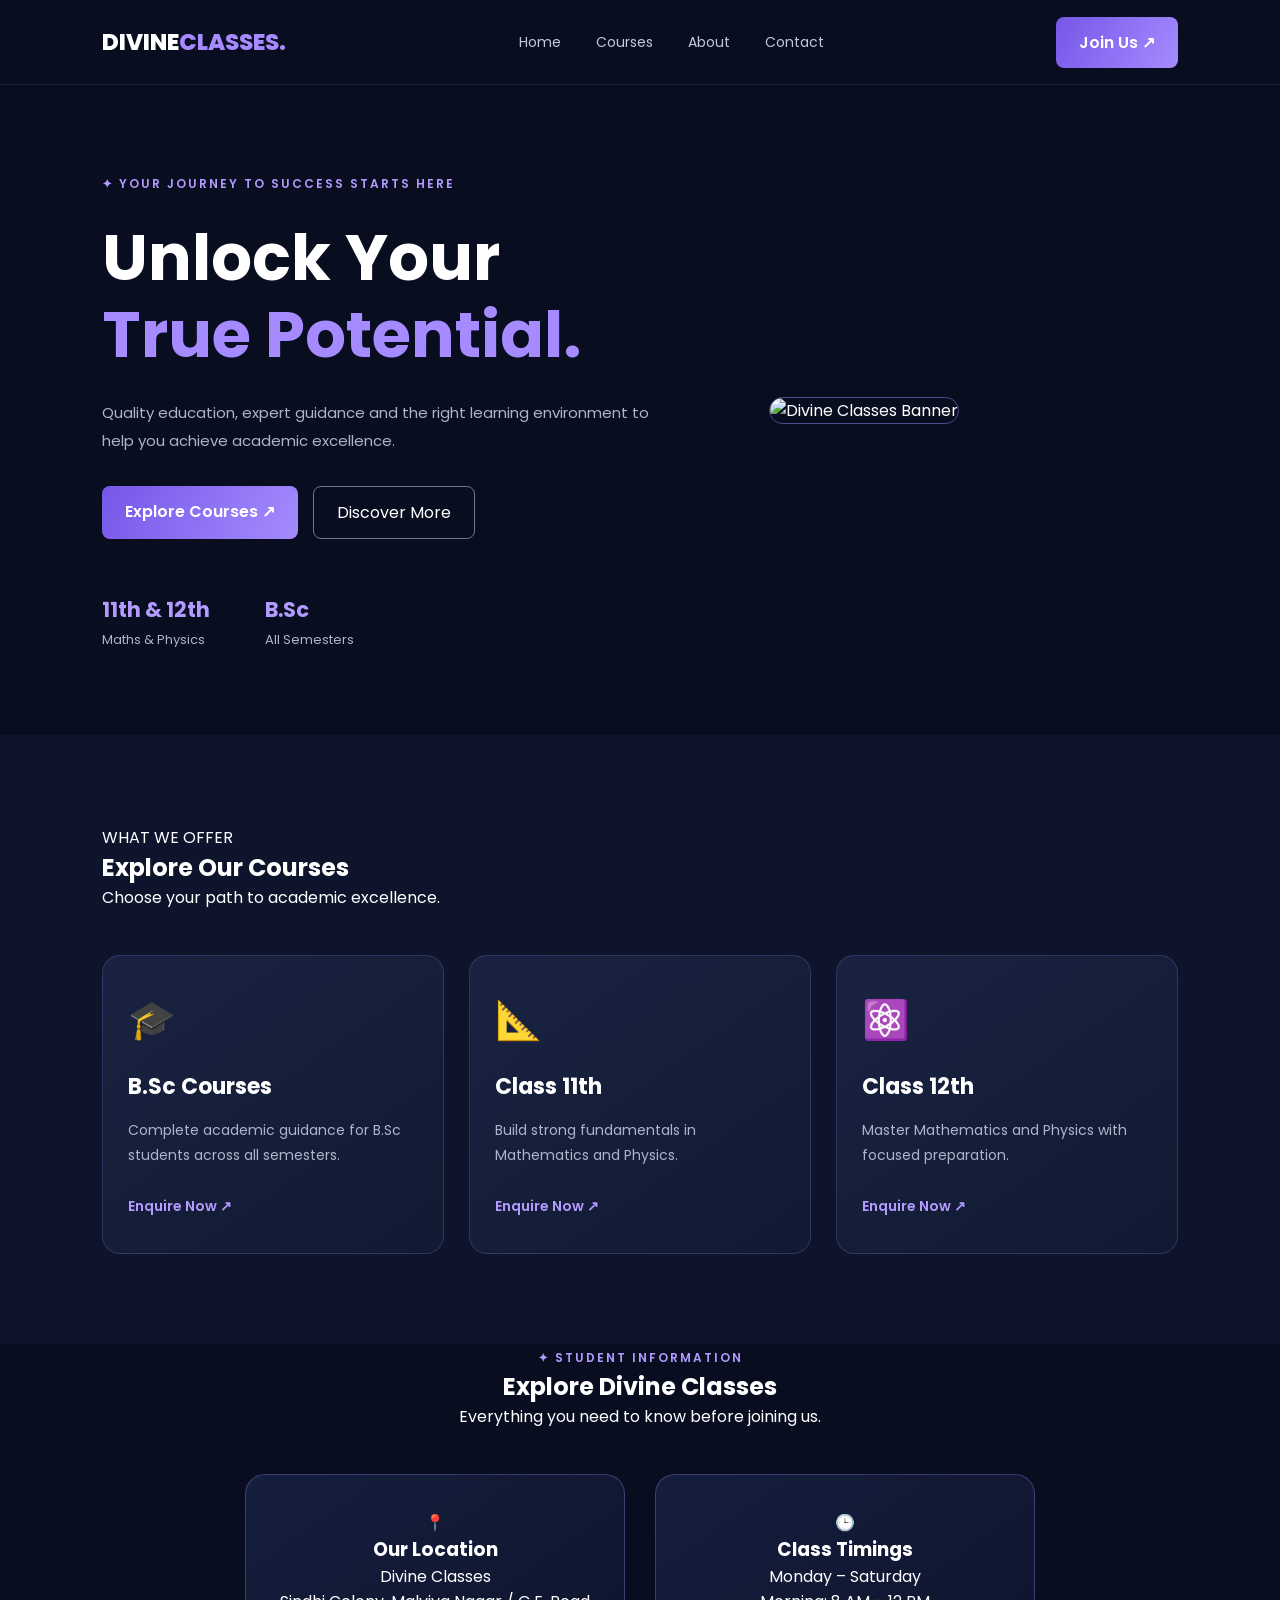
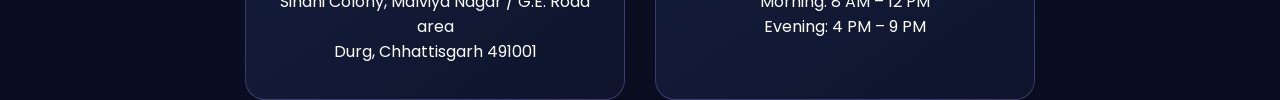
==== index.html @ d00c2f4d "Add files via upload" ====
<!DOCTYPE html>
<html lang="en">
<head>
    <meta charset="UTF-8">
    <meta name="viewport" content="width=device-width, initial-scale=1.0">
    <title>Divine Classes | Learn. Grow. Succeed.</title>
    <link rel="stylesheet" href="style.css">
    <link rel="preconnect" href="https://fonts.googleapis.com">
    <link href="https://fonts.googleapis.com/css2?family=Poppins:wght@400;500;600;700;800&display=swap" rel="stylesheet">
</head>
<body>

    <header>
        <nav class="navbar">
            <a href="#" class="logo">DIVINE<span>CLASSES.</span></a>

            <div class="nav-links">
                <a href="#home">Home</a>
                <a href="#courses">Courses</a>
                <a href="#about">About</a>
                <a href="#contact">Contact</a>
            </div>

            <a href="#contact" class="nav-btn">Join Us ↗</a>
        </nav>
    </header>

    <section class="hero" id="home">
        <div class="hero-content">
            <span class="tag">✦ YOUR JOURNEY TO SUCCESS STARTS HERE</span>

            <h1>
                Unlock Your
                <span>True Potential.</span>
            </h1>

            <p>
                Quality education, expert guidance and the right learning
                environment to help you achieve academic excellence.
            </p>

            <div class="hero-buttons">
                <a href="#courses" class="primary-btn">Explore Courses ↗</a>
                <a href="#about" class="secondary-btn">Discover More</a>
            </div>

            <div class="hero-info">
                <div>
                    <h3>11th & 12th</h3>
                    <p>Maths & Physics</p>
                </div>
                <div>
                    <h3>B.Sc</h3>
                    <p>All Semesters</p>
                </div>
            </div>
        </div>

        <div class="hero-image banner-image">
    <img src="images/banner.png" alt="Divine Classes Banner">
</div>
    </section>

<section class="courses" id="courses">

    <div class="section-heading">
        <span>WHAT WE OFFER</span>
        <h2>Explore Our <span>Courses</span></h2>
        <p>Choose your path to academic excellence.</p>
    </div>

    <div class="course-container">

        <div class="course-card">
            <div class="course-icon">🎓</div>
            <h3>B.Sc Courses</h3>
            <p>Complete academic guidance for B.Sc students across all semesters.</p>
           <a href="enquiry.html">Enquire Now ↗</a>
        </div>

        <div class="course-card">
            <div class="course-icon">📐</div>
            <h3>Class 11th</h3>
            <p>Build strong fundamentals in Mathematics and Physics.</p>
            <a href="enquiry.html">Enquire Now ↗</a>
        </div>

        <div class="course-card">
            <div class="course-icon">⚛️</div>
            <h3>Class 12th</h3>
            <p>Master Mathematics and Physics with focused preparation.</p>
            <a href="enquiry.html">Enquire Now ↗</a>
        </div>

    </div>
</section>


<section class="info-section" id="details">

    <div class="section-heading">
        <span class="tag">✦ STUDENT INFORMATION</span>
        <h2>Explore Divine Classes</h2>
        <p>Everything you need to know before joining us.</p>
    </div>

    <div class="info-container">

        <div class="info-card">
            <div class="info-icon">📍</div>
            <h3>Our Location</h3>
            <p>Divine Classes</p>
            <p> Sindhi Colony, Malviya Nagar / G.E. Road area </p>
            <p>Durg, Chhattisgarh 491001</p>
        </div>

        <div class="info-card">
            <div class="info-icon">🕒</div>
            <h3>Class Timings</h3>
            <p>Monday – Saturday</p>
            <p>Morning: 8 AM – 12 PM</p>
            <p>Evening: 4 PM – 9 PM</p>
        </div>

    </div>
</section>


    <script src="script.js"></script>
</body>
</html>
---- style.css ----
* {
    margin: 0;
    padding: 0;
    box-sizing: border-box;
    font-family: 'Poppins', sans-serif;
}

html {
    scroll-behavior: smooth;
}

body {
    background: #080d20;
    color: white;
}

.navbar {
    height: 85px;
    padding: 0 8%;
    display: flex;
    align-items: center;
    justify-content: space-between;
    border-bottom: 1px solid rgba(255,255,255,0.08);
}

.logo {
    color: white;
    font-size: 23px;
    font-weight: 800;
    text-decoration: none;
}

.logo span {
    color: #a58bff;
}

.nav-links {
    display: flex;
    gap: 35px;
}

.nav-links a {
    text-decoration: none;
    color: #c4c8d8;
    font-size: 14px;
    transition: 0.3s;
}

.nav-links a:hover {
    color: #a58bff;
}

.nav-btn, .primary-btn {
    background: linear-gradient(120deg, #7656e8, #a58bff);
    color: white;
    padding: 13px 23px;
    border-radius: 8px;
    text-decoration: none;
    font-weight: 600;
}

.hero {
    min-height: 650px;
    padding: 75px 8%;
    display: flex;
    align-items: center;
    justify-content: space-between;
    gap: 50px;
    overflow: hidden;
}

.hero-content {
    max-width: 570px;
}

.tag {
    color: #b29aff;
    font-size: 12px;
    letter-spacing: 2px;
    font-weight: 600;
}

.hero h1 {
    font-size: clamp(42px, 5vw, 65px);
    line-height: 1.2;
    margin: 25px 0;
}

.hero h1 span {
    display: block;
    color: #a58bff;
}

.hero-content > p {
    color: #aeb5ca;
    line-height: 1.9;
    font-size: 15px;
    margin-bottom: 30px;
}

.hero-buttons {
    display: flex;
    gap: 15px;
    flex-wrap: wrap;
}

.secondary-btn {
    border: 1px solid #77728f;
    color: white;
    padding: 13px 23px;
    border-radius: 8px;
    text-decoration: none;
}

.hero-info {
    display: flex;
    gap: 55px;
    margin-top: 55px;
}

.hero-info h3 {
    color: #b29aff;
    font-size: 21px;
}

.hero-info p {
    color: #aeb5ca;
    font-size: 13px;
    margin-top: 5px;
}

.hero-image {
    width: 45%;
    max-width: 520px;
    position: relative;
}

.hero-image img {
    width: 100%;
    height: 420px;
    object-fit: cover;
    border-radius: 25px;
    position: relative;
    z-index: 1;
    border: 1px solid #57478b;
}

.image-glow {
    position: absolute;
    width: 350px;
    height: 350px;
    background: #7045e8;
    filter: blur(120px);
    opacity: 0.35;
}

.floating-card {
    position: absolute;
    z-index: 2;
    bottom: 25px;
    left: -45px;
    display: flex;
    align-items: center;
    gap: 15px;
    background: #171d35;
    padding: 17px;
    border: 1px solid #50447d;
    border-radius: 12px;
}

.floating-card span {
    font-size: 28px;
    color: #b29aff;
}

.floating-card h4 {
    font-size: 13px;
}

.floating-card p {
    color: #aeb5ca;
    font-size: 11px;
    margin-top: 4px;
}

@media(max-width: 850px) {
    .navbar {
        padding: 0 5%;
    }

    .nav-links {
        gap: 12px;
    }

    .nav-links a {
        font-size: 12px;
    }

    .nav-btn {
        display: none;
    }

    .hero {
        flex-direction: column;
        padding: 60px 6%;
    }

    .hero-content {
        max-width: 100%;
    }

    .hero-image {
        width: 100%;
        max-width: 550px;
    }

    .hero-image img {
        height: 320px;
    }

    .floating-card {
        left: 10px;
    }
}

@media(max-width: 480px) {
    .navbar {
        height: auto;
        min-height: 75px;
        flex-wrap: wrap;
        gap: 12px;
        padding: 15px 5%;
    }

    .logo {
        font-size: 19px;
    }

    .nav-links {
        width: 100%;
        justify-content: space-between;
        gap: 5px;
    }

    .nav-links a {
        font-size: 11px;
    }

    .hero h1 {
        font-size: 42px;
    }
}
.banner-image {
    width: 38%;
    max-width: 450px;
}

.banner-image img {
    width: 100%;
    height: auto;
    object-fit: contain;
    border-radius: 15px;
}

.reveal {
    opacity: 0;
    transform: translateY(35px);
    transition: all 0.8s ease;
}

.reveal.show {
    opacity: 1;
    transform: translateY(0);
}

/* Courses Section */

.courses {
    padding: 90px 8%;
    background: #0d142b;
}

.course-container {
    display: grid;
    grid-template-columns: repeat(3, 1fr);
    gap: 25px;
    margin-top: 45px;
}

.course-card {
    background: linear-gradient(145deg, #192341, #111a32);
    border: 1px solid rgba(165, 139, 255, 0.2);
    border-radius: 18px;
    padding: 35px 25px;
    transition: 0.4s ease;
}

.course-card:hover {
    transform: translateY(-10px);
    border-color: #a58bff;
    box-shadow: 0 15px 35px rgba(118, 86, 232, 0.2);
}

.course-icon {
    font-size: 38px;
    margin-bottom: 22px;
}

.course-card h3 {
    font-size: 22px;
    margin-bottom: 15px;
}

.course-card p {
    color: #aeb5ca;
    font-size: 14px;
    line-height: 1.8;
    margin-bottom: 25px;
}

.course-card a {
    color: #b29aff;
    text-decoration: none;
    font-weight: 600;
    font-size: 14px;
}

.course-card a:hover {
    color: white;
}

@media(max-width: 850px) {
    .course-container {
        grid-template-columns: repeat(2, 1fr);
    }
}

@media(max-width: 550px) {
    .course-container {
        grid-template-columns: 1fr;
    }

    .courses {
        padding: 65px 6%;
    }

    .section-heading h2 {
        font-size: 27px;
    }
}

/* Enquiry Section */

.enquiry {
    padding: 100px 8%;
    display: grid;
    grid-template-columns: 1fr 1fr;
    gap: 70px;
    align-items: center;
    background: #0d142b;
}

.enquiry-info h2 {
    font-size: 42px;
    line-height: 1.3;
    margin: 25px 0;
}

.enquiry-info h2 span {
    color: #a58bff;
}

.enquiry-info > p {
    color: #aeb5ca;
    line-height: 1.9;
    margin-bottom: 35px;
}

.enquiry-detail {
    display: flex;
    gap: 18px;
    align-items: center;
    margin: 25px 0;
}

.enquiry-detail span {
    font-size: 30px;
}

.enquiry-detail h4 {
    font-size: 16px;
}

.enquiry-detail p {
    color: #aeb5ca;
    font-size: 13px;
    margin-top: 5px;
}

.enquiry-form {
    background: #192341;
    padding: 35px;
    border: 1px solid #57478b;
    border-radius: 18px;
}

.enquiry-form h3 {
    font-size: 25px;
}

.enquiry-form > p {
    color: #aeb5ca;
    font-size: 13px;
    margin: 8px 0 25px;
}

.enquiry-form label {
    display: block;
    margin: 15px 0 8px;
    font-size: 13px;
    color: #d5d8e5;
}

.enquiry-form input,
.enquiry-form select,
.enquiry-form textarea {
    width: 100%;
    padding: 13px;
    background: #0d142b;
    border: 1px solid #414b68;
    border-radius: 8px;
    color: white;
    outline: none;
    font-size: 13px;
}

.enquiry-form input:focus,
.enquiry-form select:focus,
.enquiry-form textarea:focus {
    border-color: #a58bff;
}

.enquiry-form select option {
    background: #192341;
}

.enquiry-form textarea {
    height: 90px;
    resize: vertical;
}

.enquiry-form button {
    width: 100%;
    border: none;
    cursor: pointer;
    margin-top: 22px;
    font-size: 14px;
}

@media(max-width: 800px) {
    .enquiry {
        grid-template-columns: 1fr;
        gap: 35px;
        padding: 70px 6%;
    }

    .enquiry-info h2 {
        font-size: 32px;
    }

    .enquiry-form {
        padding: 25px 20px;
    }
}

/* Separate Enquiry Page */

.enquiry-page {
    padding: 65px 20px 90px;
    background: #080d20;
    min-height: 100vh;
}

.enquiry-header {
    text-align: center;
    margin-bottom: 40px;
}

.enquiry-header h1 {
    font-size: 42px;
    margin: 20px 0;
}

.enquiry-header h1 span {
    color: #a58bff;
}

.enquiry-header p {
    color: #aeb5ca;
}

.enquiry-page .enquiry-form {
    max-width: 650px;
    margin: auto;
}

.enquiry-page .enquiry-form h2 {
    margin-bottom: 8px;
}

.enquiry-page .enquiry-form form {
    margin-top: 20px;
}

.enquiry-page .enquiry-form input,
.enquiry-page .enquiry-form select,
.enquiry-page .enquiry-form textarea {
    margin-bottom: 10px;
}

.enquiry-page .enquiry-form textarea {
    min-height: 85px;
}

.enquiry-page .enquiry-form button {
    margin-top: 20px;
}

@media(max-width: 600px) {
    .enquiry-header h1 {
        font-size: 30px;
    }

    .enquiry-page {
        padding: 45px 15px;
    }
}


.info-container {
    display: flex;
    justify-content: center;
    align-items: stretch;
    gap: 30px;
    margin: 45px auto 0;
    max-width: 850px;
}

.info-card {
    flex: 1;
    max-width: 380px;
    background: linear-gradient(145deg, #151e3d, #0d142c);
    border: 1px solid rgba(165, 139, 255, 0.3);
    padding: 35px 25px;
    border-radius: 20px;
    text-align: center;
    transition: 0.4s ease;
}

@media(max-width: 768px) {
    .info-container {
        flex-direction: column;
        align-items: center;
    }

    .info-card {
        width: 100%;
        max-width: 380px;
    }
}

.info-section .section-heading {
    text-align: center;
    width: 100%;
    margin: 0 auto 35px;
}

.info-section .section-heading .tag {
    display: inline-block;
    text-align: center;
}
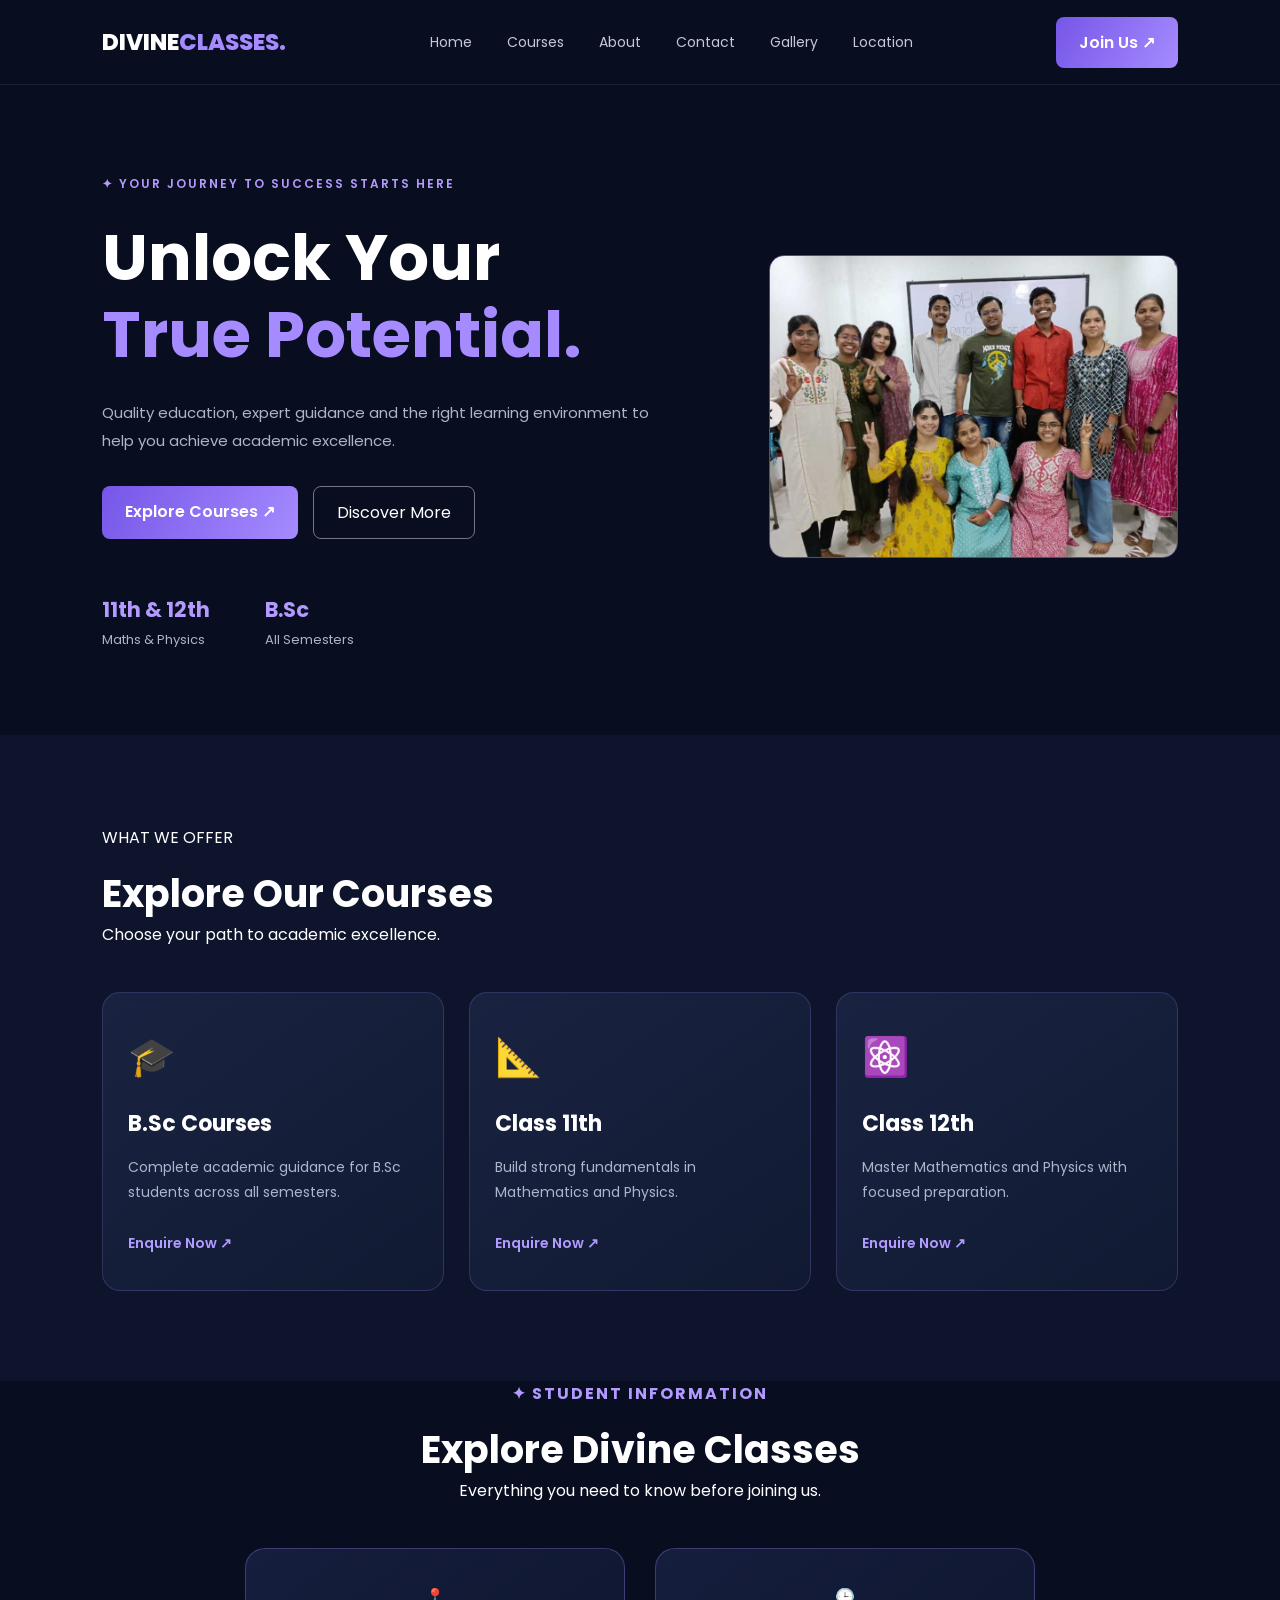
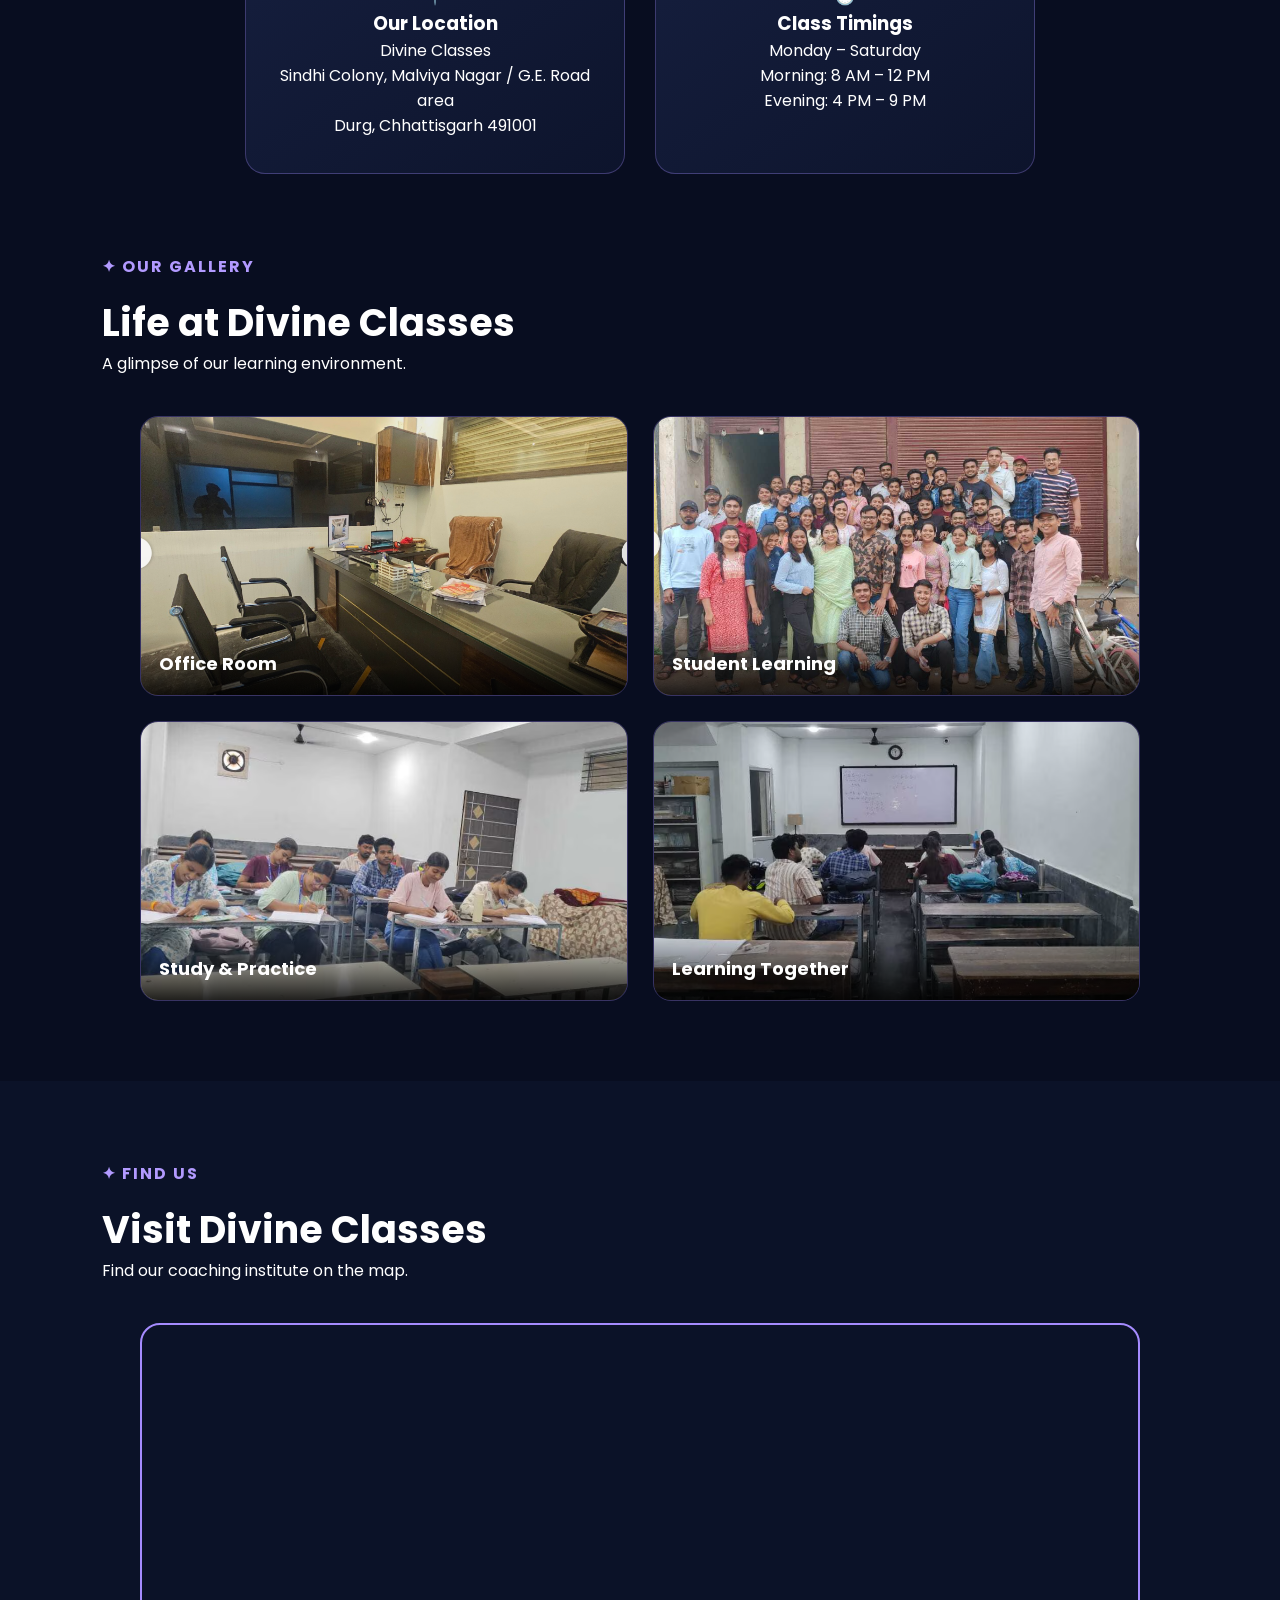
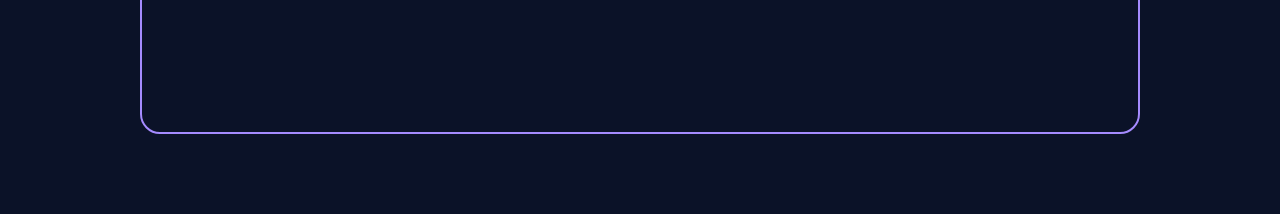
==== commit 2e080c32: "Add files via upload" ====
--- a/index.html
+++ b/index.html
@@ -20,6 +20,8 @@
                 <a href="#courses">Courses</a>
                 <a href="#about">About</a>
                 <a href="#contact">Contact</a>
+                <a href="#gallery">Gallery</a>
+                <a href="#location">Location</a>
             </div>
 
             <a href="#contact" class="nav-btn">Join Us ↗</a>
@@ -127,6 +129,73 @@
 </section>
 
 
+<!-- Photo Gallery -->
+<section class="gallery-section" id="gallery">
+
+    <div class="section-heading">
+        <span class="tag">✦ OUR GALLERY</span>
+        <h2>Life at <span>Divine Classes</span></h2>
+        <p>A glimpse of our learning environment.</p>
+    </div>
+
+    <div class="gallery-container">
+
+        <div class="gallery-item">
+            <img src="images/coaching.png" alt="Office Room">
+            <div class="gallery-caption">Office Room</div>
+        </div>
+
+        <div class="gallery-item">
+            <img src="images/student.png" alt="Our Students">
+            <div class="gallery-caption">Student Learning</div>
+        </div>
+
+        <div class="gallery-item">
+            <img src="images/study.png" alt="Study">
+            <div class="gallery-caption">Study & Practice</div>
+        </div>
+
+        <div class="gallery-item">
+            <img src="images/teaching.png" alt="Teaching">
+            <div class="gallery-caption">Learning Together</div>
+        </div>
+
+    </div>
+
+</section>
+
+
+<!-- Google Map -->
+<section class="map-section" id="location">
+
+    <div class="section-heading">
+        <span class="tag">✦ FIND US</span>
+        <h2>Visit <span>Divine Classes</span></h2>
+        <p>Find our coaching institute on the map.</p>
+    </div>
+
+    <div class="map-container">
+        <iframe
+            src="https://maps.google.com/maps?q=57VR+562+Sindhi+Colony+Bhilai+Durg+Chhattisgarh+491001&t=&z=15&ie=UTF8&iwloc=&output=embed"
+            width="100%"
+            height="400"
+            style="border:0;"
+            allowfullscreen=""
+            loading="lazy">
+        </iframe>
+    </div>
+
+</section>
+
+
+
     <script src="script.js"></script>
+
+<!-- Image Preview -->
+<div id="imagePreview" class="image-preview">
+    <span class="close-preview" onclick="closePreview()">&times;</span>
+    <img id="previewImage" src="" alt="Gallery Preview">
+</div>
+
 </body>
 </html>
--- a/style.css
+++ b/style.css
@@ -580,3 +580,137 @@
     display: inline-block;
     text-align: center;
 }
+
+/* Photo Gallery */
+
+.gallery-section {
+    padding: 80px 8%;
+    background: #080d20;
+}
+
+.gallery-container {
+    display: grid;
+    grid-template-columns: repeat(2, 1fr);
+    gap: 25px;
+    max-width: 1000px;
+    margin: 40px auto 0;
+}
+
+.gallery-item {
+    position: relative;
+    height: 280px;
+    overflow: hidden;
+    border-radius: 18px;
+    border: 1px solid rgba(165,139,255,0.3);
+}
+
+.gallery-item img {
+    width: 100%;
+    height: 100%;
+    object-fit: cover;
+    transition: 0.5s;
+}
+
+.gallery-item:hover img {
+    transform: scale(1.08);
+}
+
+.gallery-caption {
+    position: absolute;
+    bottom: 0;
+    width: 100%;
+    padding: 18px;
+    color: white;
+    font-size: 18px;
+    font-weight: bold;
+    background: linear-gradient(transparent, rgba(0,0,0,0.85));
+}
+
+/* Google Map */
+
+.map-section {
+    padding: 80px 8%;
+    background: #0b1228;
+}
+
+.map-container {
+    max-width: 1000px;
+    margin: 40px auto 0;
+    overflow: hidden;
+    border-radius: 20px;
+    border: 2px solid #a58bff;
+}
+
+@media(max-width: 768px) {
+    .gallery-container {
+        grid-template-columns: 1fr;
+    }
+
+    .gallery-item {
+        height: 230px;
+    }
+
+    .map-container iframe {
+        height: 300px;
+    }
+}
+
+/* Gallery Image Preview */
+
+.gallery-item img {
+    cursor: pointer;
+}
+
+.image-preview {
+    display: none;
+    position: fixed;
+    z-index: 9999;
+    inset: 0;
+    background: rgba(0, 0, 0, 0.95);
+    justify-content: center;
+    align-items: center;
+    padding: 40px;
+}
+
+.image-preview img {
+    max-width: 90%;
+    max-height: 85vh;
+    object-fit: contain;
+    border-radius: 12px;
+}
+
+.close-preview {
+    position: absolute;
+    top: 20px;
+    right: 35px;
+    color: white;
+    font-size: 45px;
+    cursor: pointer;
+}
+
+/* Section Heading Improvements */
+
+.section-heading .tag {
+    font-size: 16px;
+    letter-spacing: 2px;
+    font-weight: 700;
+}
+
+.section-heading h2 {
+    font-size: 38px;
+    margin-top: 15px;
+}
+
+.section-heading p {
+    font-size: 16px;
+}
+
+@media(max-width: 768px) {
+    .section-heading .tag {
+        font-size: 14px;
+    }
+
+    .section-heading h2 {
+        font-size: 29px;
+    }
+}
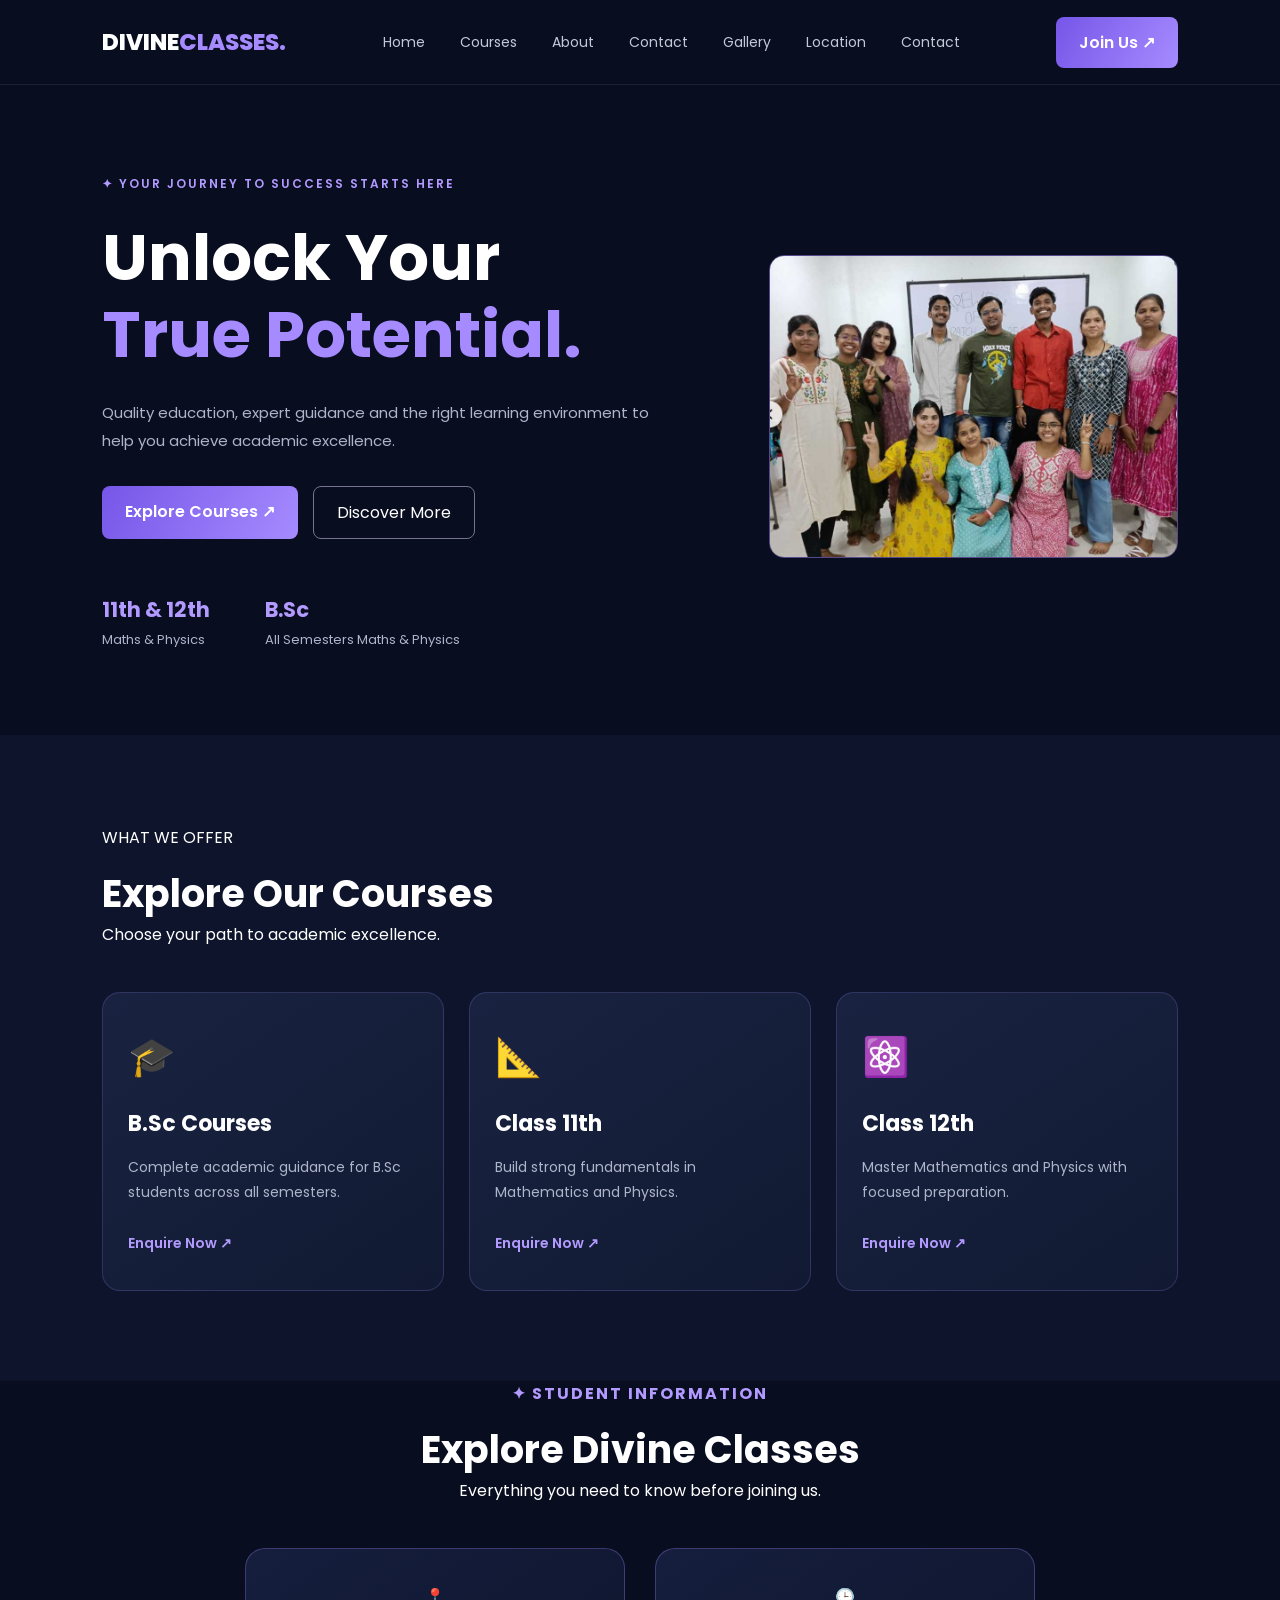
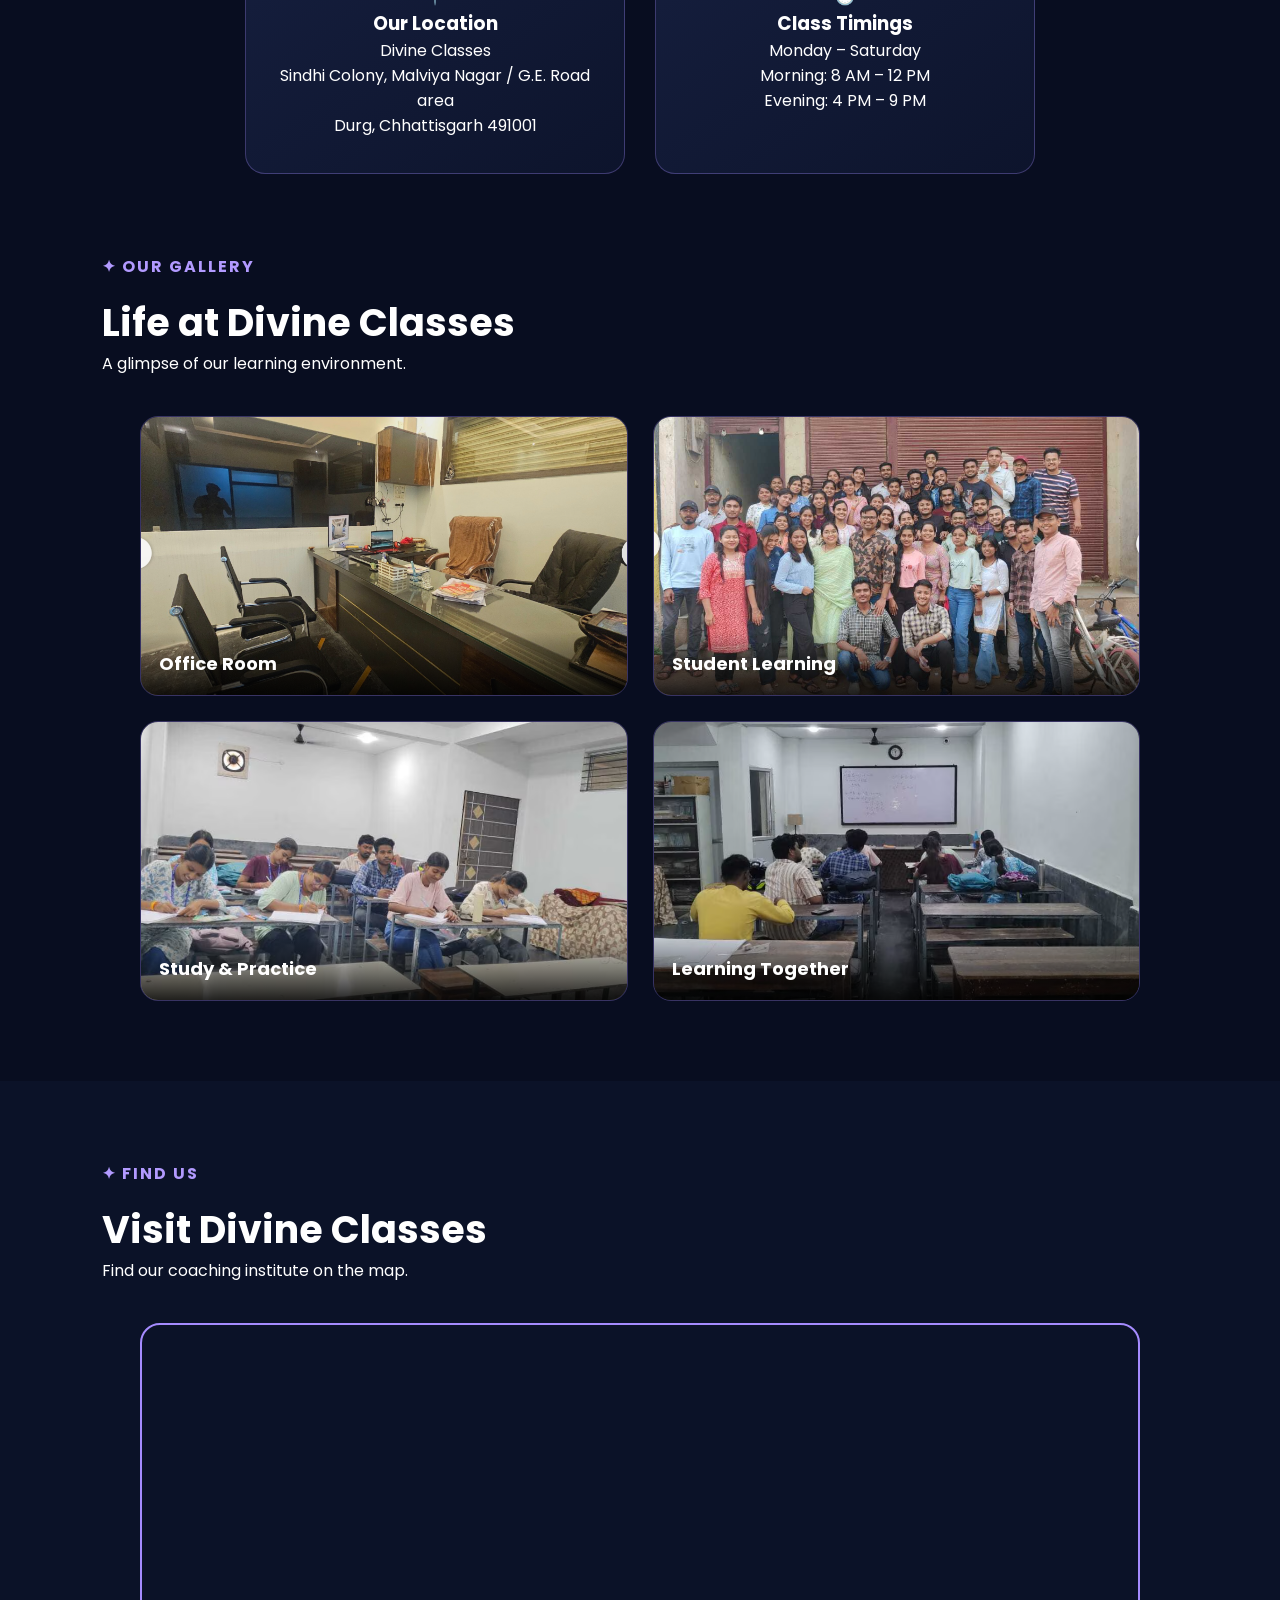
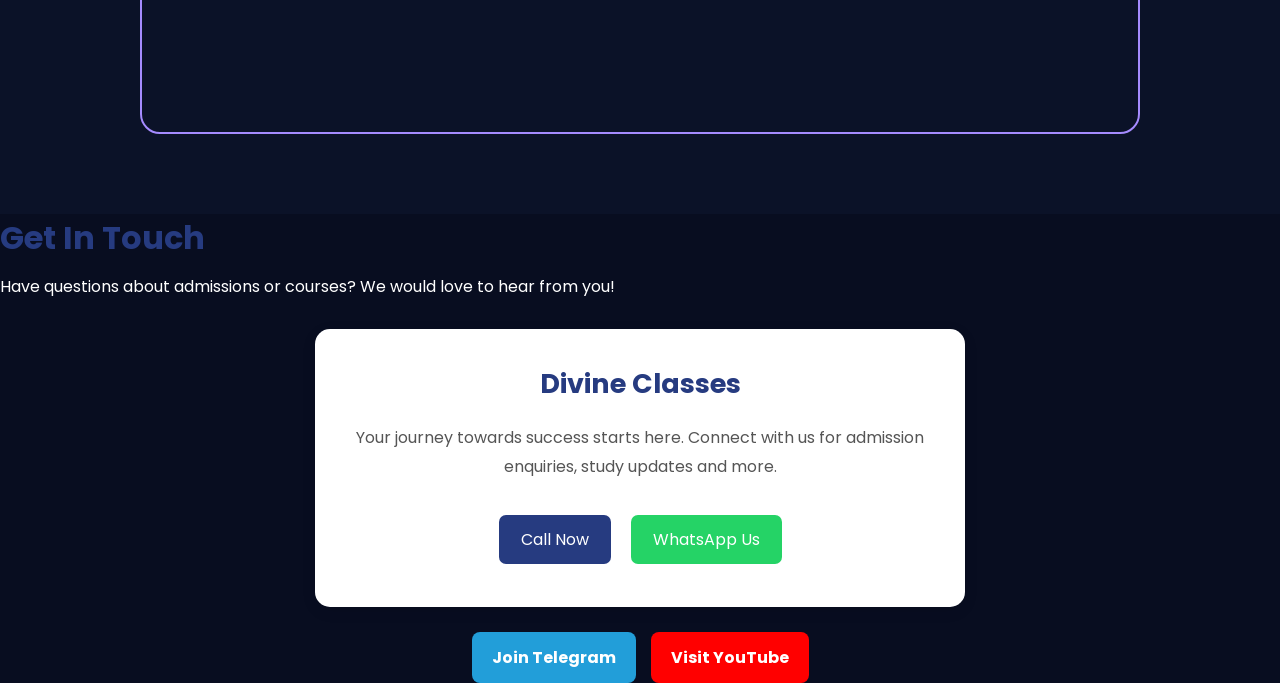
==== commit ebf1a14f: "Add files via upload" ====
--- a/index.html
+++ b/index.html
@@ -22,6 +22,7 @@
                 <a href="#contact">Contact</a>
                 <a href="#gallery">Gallery</a>
                 <a href="#location">Location</a>
+                <a href="#contact">Contact</a>
             </div>
 
             <a href="#contact" class="nav-btn">Join Us ↗</a>
@@ -54,7 +55,7 @@
                 </div>
                 <div>
                     <h3>B.Sc</h3>
-                    <p>All Semesters</p>
+                    <p>All Semesters Maths & Physics</p>
                 </div>
             </div>
         </div>
@@ -197,5 +198,59 @@
     <img id="previewImage" src="" alt="Gallery Preview">
 </div>
 
+<!-- CONTACT SECTION -->
+
+<section class="contact-section" id="contact">
+
+    <h2>Get In Touch</h2>
+
+    <p class="contact-subtitle">
+        Have questions about admissions or courses?
+        We would love to hear from you!
+    </p>
+
+    <div class="contact-container">
+        <div class="contact-info">
+
+            <h3>Divine Classes</h3>
+
+            <p>
+                Your journey towards success starts here.
+                Connect with us for admission enquiries,
+                study updates and more.
+            </p>
+
+            <div class="contact-buttons">
+
+                <a href="tel:9479263894" class="contact-btn">
+                    Call Now
+                </a>
+
+                <a href="https://wa.me/8103004518"
+                   class="contact-btn whatsapp" target="_blank">
+                    WhatsApp Us
+                </a>
+
+            </div>
+
+        </div>
+    </div>
+
+    <div class="social-links">
+
+        <a href="https://t.me/BaldevSir8" class="telegram" target="_blank">
+            Join Telegram
+        </a>
+
+        <a href="https://youtube.com/@BaldevSir" class="youtube" target="_blank">
+            Visit YouTube
+        </a>
+
+    </div>
+
+</section>
+
+    
+
 </body>
 </html>
--- a/style.css
+++ b/style.css
@@ -714,3 +714,127 @@
         font-size: 29px;
     }
 }
+```css
+/* CONTACT SECTION */
+
+.contact-section {
+    padding: 60px 20px;
+    text-align: center;
+    background: #f5f7ff;
+}
+
+.contact-section h2 {
+    font-size: 32px;
+    color: #263b80;
+    margin-bottom: 12px;
+}
+
+.contact-section > p {
+    color: white;
+    margin-bottom: 30px;
+}
+
+.contact-container {
+    max-width: 650px;
+    margin: auto;
+}
+
+.contact-info {
+    background: white;
+    padding: 30px;
+    border-radius: 15px;
+    box-shadow: 0 4px 15px rgba(0,0,0,0.08);
+    text-align: left;
+}
+
+.contact-info h3 {
+    text-align: center;
+    font-size: 24px;
+    margin-bottom: 20px;
+}
+
+.contact-info p {
+    margin: 18px 0;
+    color: #444;
+}
+
+.contact-btn {
+    display: inline-block;
+    padding: 12px 22px;
+    margin: 10px 5px 0 0;
+    background: #263b80;
+    color: white;
+    text-decoration: none;
+    border-radius: 7px;
+}
+
+.whatsapp {
+    background: #25D366;
+}
+
+.social-links {
+    display: flex;
+    justify-content: center;
+    gap: 15px;
+    flex-wrap: wrap;
+    margin-top: 30px;
+}
+
+.social-links a {
+    color: white;
+    padding: 13px 20px;
+    text-decoration: none;
+    border-radius: 8px;
+    font-weight: bold;
+}
+
+.telegram {
+    background: #229ED9;
+}
+
+.youtube {
+    background: #ff0000;
+}
+
+@media(max-width: 600px) {
+    .contact-info {
+        padding: 20px;
+    }
+
+    .contact-btn {
+        display: block;
+        text-align: center;
+    }
+}
+
+.contact-info {
+    text-align: center;
+    padding: 35px 25px;
+}
+
+.contact-info h3 {
+    color: #263b80;
+    font-size: 27px;
+}
+
+.contact-info p {
+    line-height: 1.8;
+    color: #555;
+}
+
+.contact-buttons {
+    margin-top: 25px;
+}
+
+.contact-subtitle {
+    color: white;
+}
+
+.contact-btn {
+    display: inline-block;
+    margin: 8px;
+}
+
+.social-links {
+    margin-top: 25px;
+}
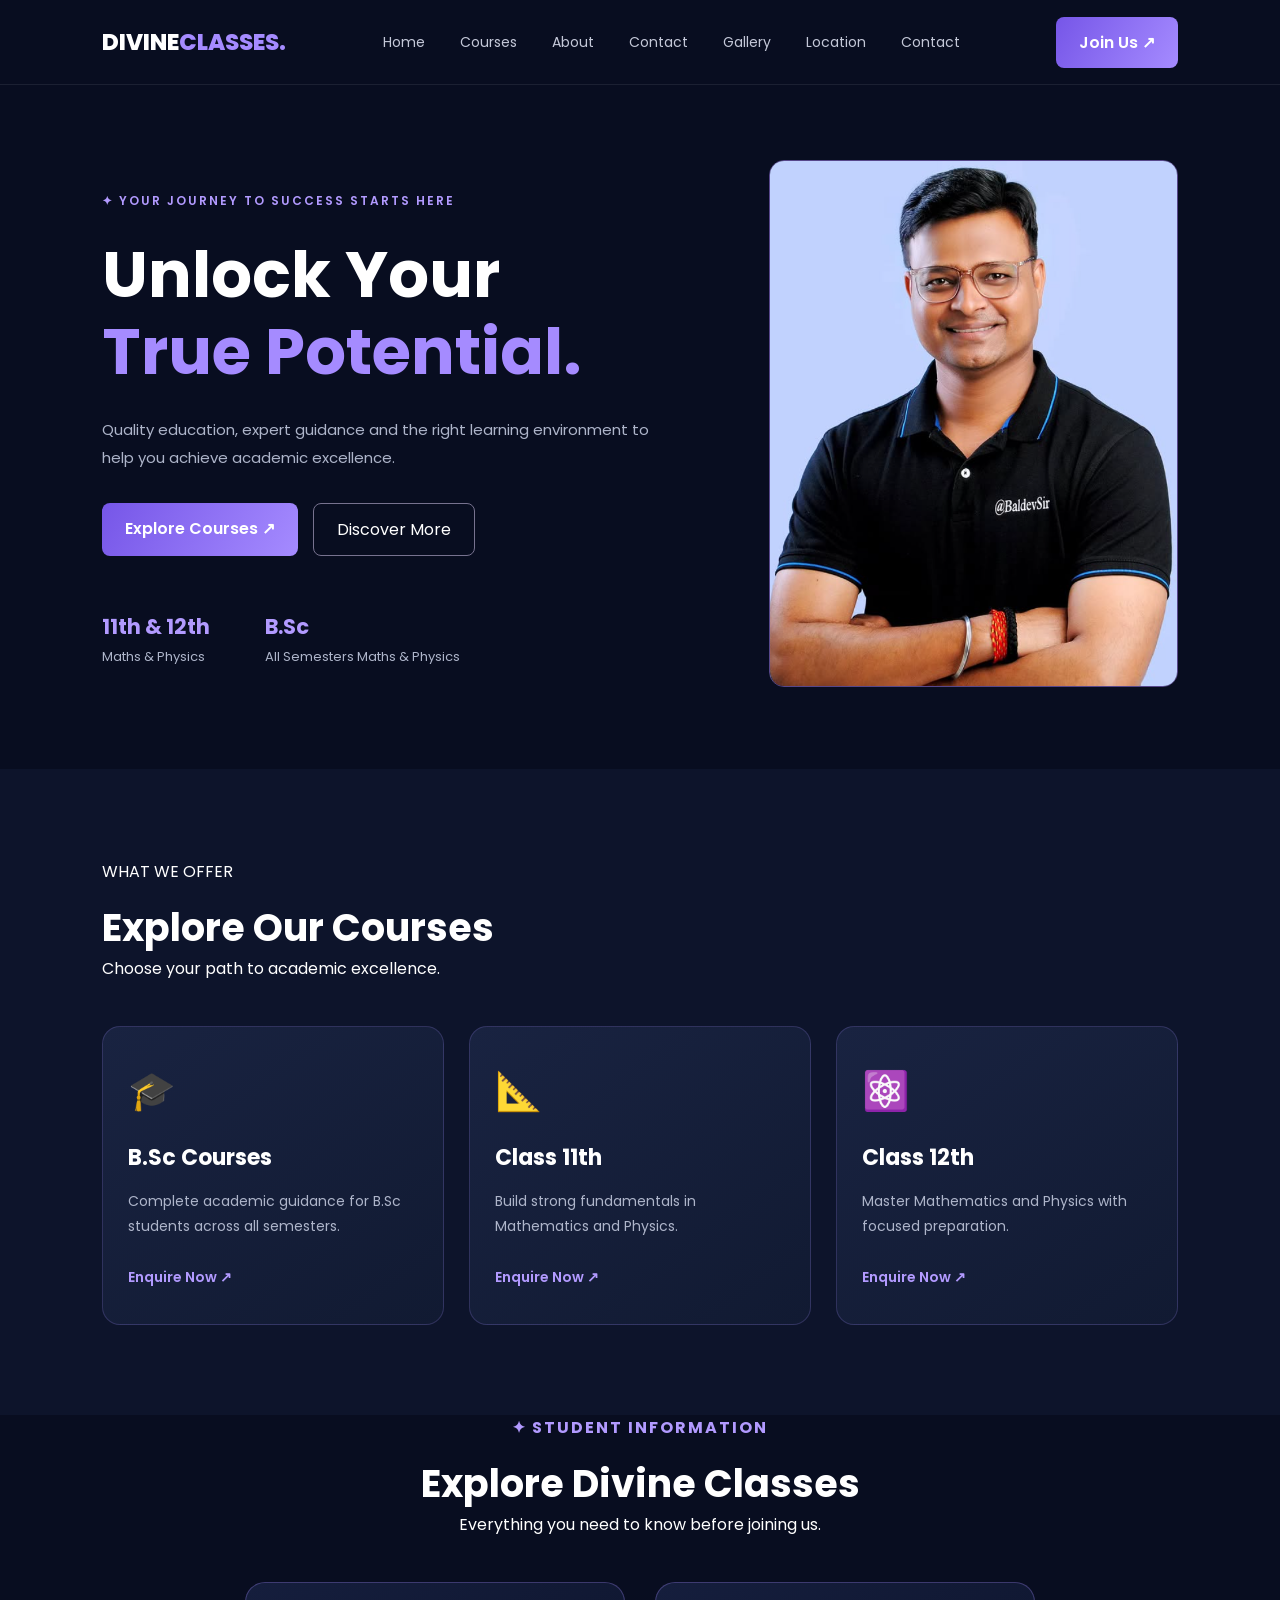
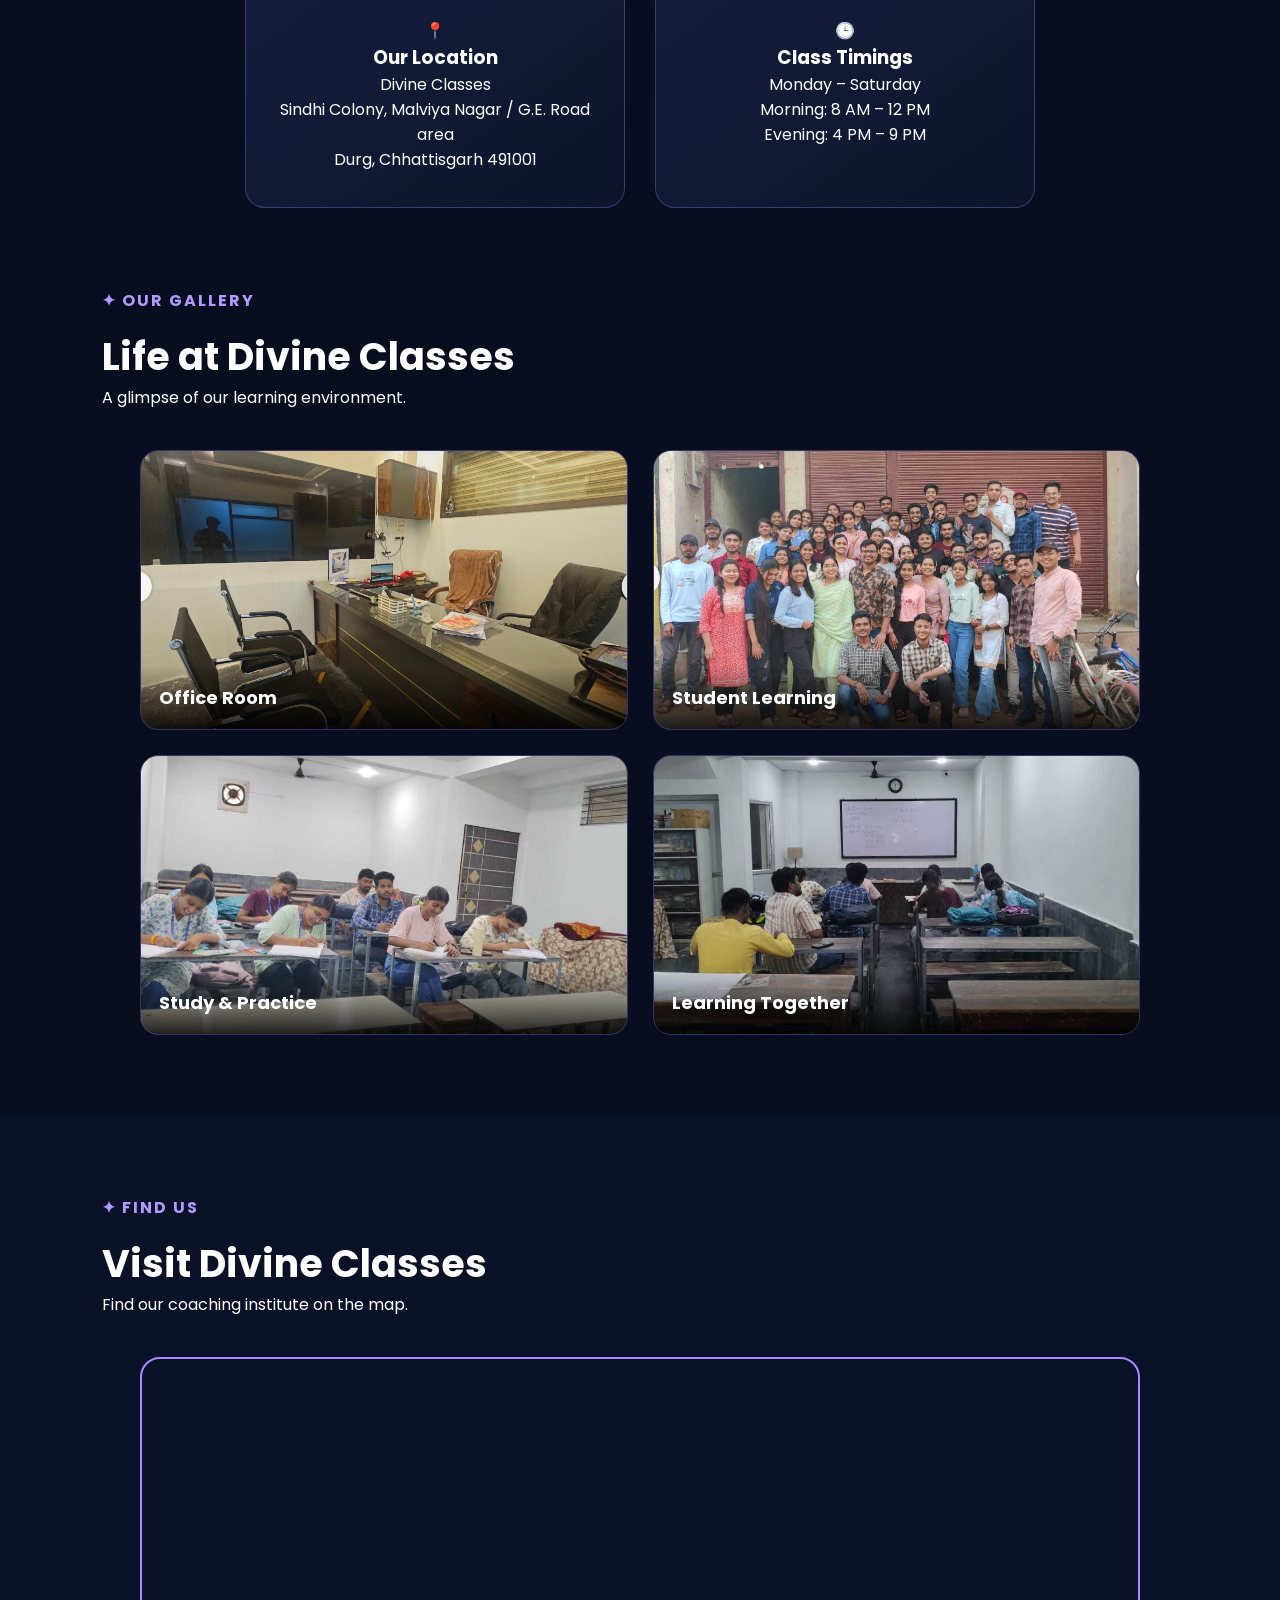
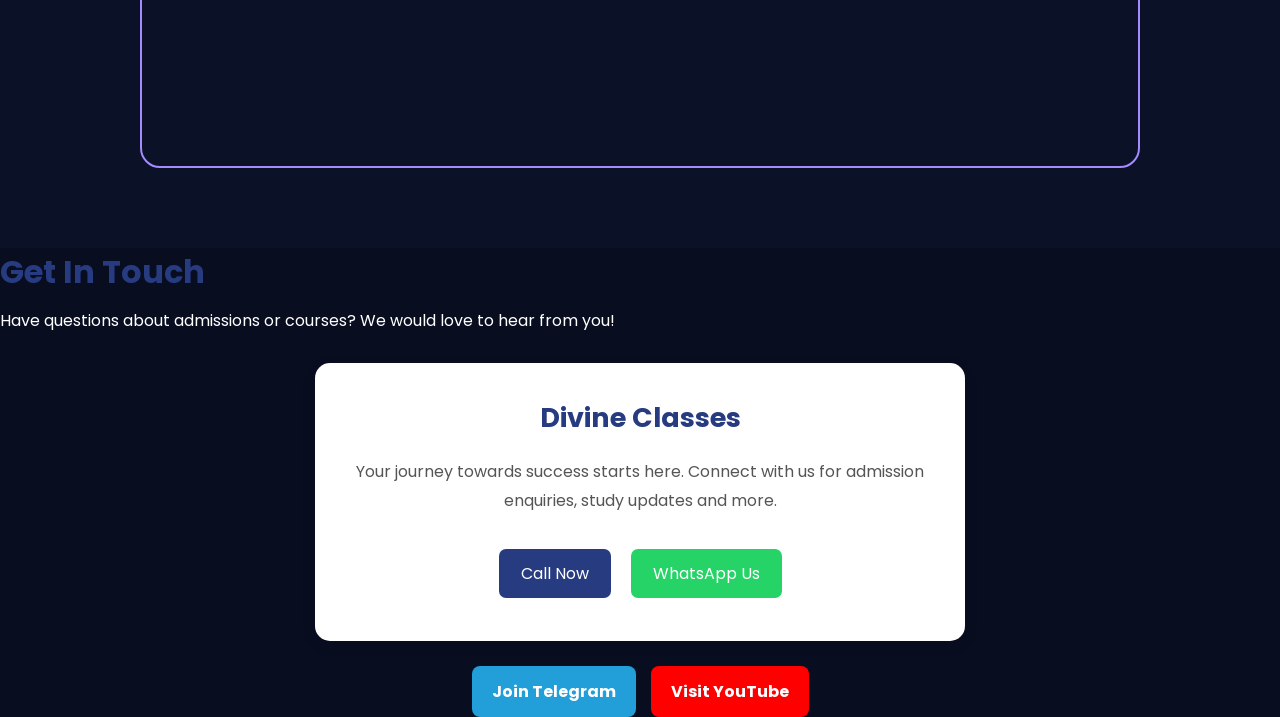
==== commit 95e2487f: "Add files via upload" ====
--- a/index.html
+++ b/index.html
@@ -61,7 +61,7 @@
         </div>
 
         <div class="hero-image banner-image">
-    <img src="images/banner.png" alt="Divine Classes Banner">
+    <img src="images/banner2.png" alt="Divine Classes Banner">
 </div>
     </section>
 
